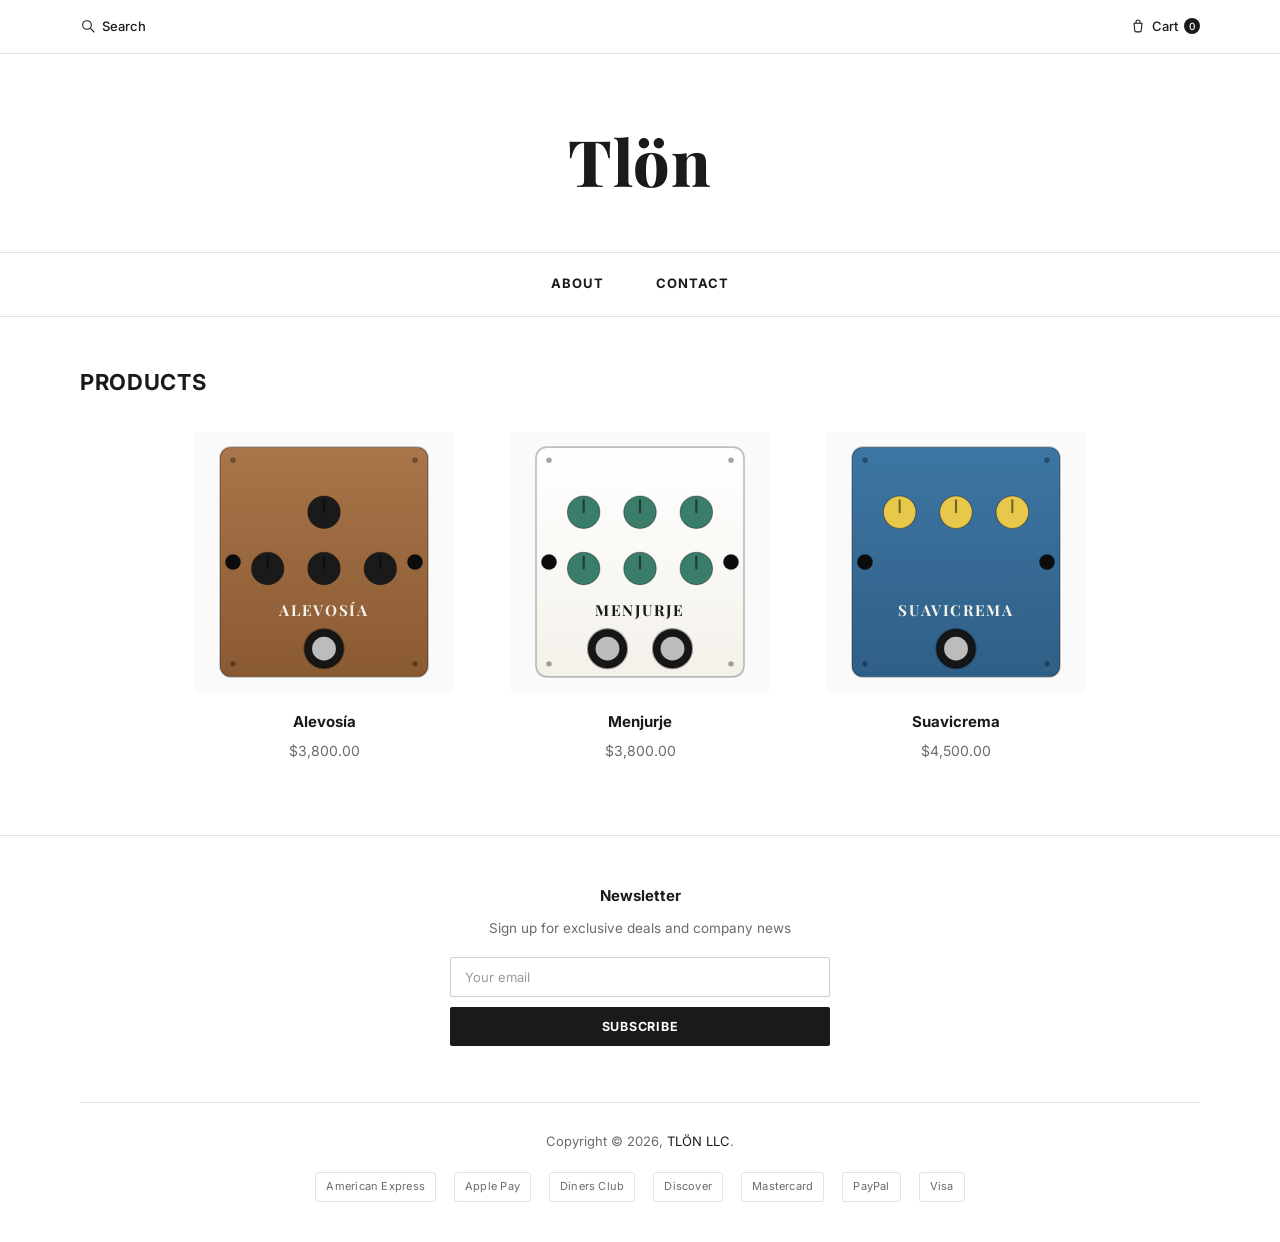
==== index.html @ 42940ffd "front page" ====
<!doctype html>
<html lang="en">
  <head>
    <meta charset="UTF-8" />
    <meta name="viewport" content="width=device-width, initial-scale=1.0" />
    <title>Tlön</title>
    <link rel="stylesheet" href="style.css" />
  </head>
  <body>
    <!-- Top bar: search (left) / cart (right) -->
    <div class="topbar">
      <div class="wrap topbar-inner">
        <button class="icon-link" type="button" aria-label="Search">
          <svg viewBox="0 0 24 24" width="16" height="16" aria-hidden="true">
            <circle
              cx="10.5"
              cy="10.5"
              r="6.5"
              fill="none"
              stroke="currentColor"
              stroke-width="1.6"
            />
            <line
              x1="15.3"
              y1="15.3"
              x2="21"
              y2="21"
              stroke="currentColor"
              stroke-width="1.6"
              stroke-linecap="round"
            />
          </svg>
          <span>Search</span>
        </button>

        <a class="icon-link" href="#" aria-label="Cart">
          <svg viewBox="0 0 24 24" width="16" height="16" aria-hidden="true">
            <path
              d="M6 8h12l-1.2 11a2 2 0 0 1-2 1.8H9.2a2 2 0 0 1-2-1.8L6 8Z"
              fill="none"
              stroke="currentColor"
              stroke-width="1.6"
              stroke-linejoin="round"
            />
            <path
              d="M9 8V6a3 3 0 0 1 6 0v2"
              fill="none"
              stroke="currentColor"
              stroke-width="1.6"
            />
          </svg>
          <span>Cart</span>
          <span class="cart-count" data-cart-count>0</span>
        </a>
      </div>
    </div>

    <!-- Site title -->
    <header class="site-title-wrap">
      <a href="index.html" class="site-title">Tlön</a>
    </header>

    <!-- Nav, sandwiched between two thin rule lines -->
    <nav class="site-nav">
      <div class="rule"></div>
      <div class="wrap nav-inner">
        <a href="pages/About.html">About</a>
        <a href="pages/Contact.html">Contact</a>
      </div>
      <div class="rule"></div>
    </nav>

    <main>
      <div class="wrap">
        <h1 class="products-heading">PRODUCTS</h1>

        <section class="product-grid">
          <article class="product-card">
            <a
              href="products/alevosia.html"
              class="product-image"
              data-pedal="alevosia"
              aria-label="Alevosía"
            ></a>
            <a href="products/alevosia.html" class="product-name">Alevosía</a>
            <p class="product-price">$3,800.00</p>
          </article>

          <article class="product-card">
            <a
              href="products/menjurje.html"
              class="product-image"
              data-pedal="menjurje"
              aria-label="Menjurje"
            ></a>
            <a href="products/menjurje.html" class="product-name">Menjurje</a>
            <p class="product-price">$3,800.00</p>
          </article>

          <article class="product-card">
            <a
              href="products/suavicrema.html"
              class="product-image"
              data-pedal="suavicrema"
              aria-label="Suavicrema"
            ></a>
            <a href="products/suavicrema.html" class="product-name"
              >Suavicrema</a
            >
            <p class="product-price">$4,500.00</p>
          </article>
        </section>
      </div>
    </main>

    <footer class="site-footer">
      <div class="wrap">
        <div class="footer-newsletter">
          <h2>Newsletter</h2>
          <p>Sign up for exclusive deals and company news</p>
          <form class="newsletter-form">
            <label class="sr-only" for="newsletter-email">Your email</label>
            <input
              type="email"
              id="newsletter-email"
              placeholder="Your email"
              required
            />
            <button type="submit">Subscribe</button>
          </form>
          <p class="newsletter-msg" aria-live="polite"></p>
        </div>

        <div class="rule"></div>

        <p class="copyright">
          Copyright &copy; <span data-year></span>,
          <a href="index.html">TLÖN LLC</a>.
        </p>

        <ul class="payment-icons">
          <li>American Express</li>
          <li>Apple Pay</li>
          <li>Diners Club</li>
          <li>Discover</li>
          <li>Mastercard</li>
          <li>PayPal</li>
          <li>Visa</li>
        </ul>
      </div>
    </footer>

    <script src="script.js"></script>
  </body>
</html>
---- style.css ----
/* ==========================================================================
   TLÖN — stylesheet
   Light, minimal boutique-shop look (matches the reference site's layout).
   Shared file: also meant to be linked from /pages/*.html and
   /products/*.html later as "../style.css".
   ========================================================================== */

@import url('https://fonts.googleapis.com/css2?family=Playfair+Display:wght@700;800&family=Inter:wght@400;500;600;700&display=swap');

:root{
  --text:       #1a1a1a;
  --muted:      #6b6b6b;
  --line:       #e2e2e2;
  --line-strong:#cfcfcf;
  --bg:         #ffffff;
  --bg-alt:     #fafafa;
  --accent:     #1a1a1a;

  --font-title: 'Playfair Display', Georgia, serif;
  --font-body:  'Inter', -apple-system, BlinkMacSystemFont, Arial, sans-serif;

  --maxw: 1200px;
}

*, *::before, *::after{ box-sizing: border-box; }

body{
  margin: 0;
  background: var(--bg);
  color: var(--text);
  font-family: var(--font-body);
  font-size: 15px;
  line-height: 1.6;
  -webkit-font-smoothing: antialiased;
}

a{ color: inherit; text-decoration: none; }
ul{ margin: 0; padding: 0; list-style: none; }
button, input{ font-family: inherit; }

.wrap{
  max-width: var(--maxw);
  margin: 0 auto;
  padding: 0 40px;
}

.sr-only{
  position: absolute; width: 1px; height: 1px;
  padding: 0; margin: -1px; overflow: hidden;
  clip: rect(0,0,0,0); white-space: nowrap; border: 0;
}

a:focus-visible, button:focus-visible, input:focus-visible{
  outline: 2px solid var(--text);
  outline-offset: 2px;
}

@media (prefers-reduced-motion: reduce){
  *{ animation: none !important; transition: none !important; }
}

/* ==========================================================================
   Top bar — search (left) / cart (right)
   ========================================================================== */
.topbar{
  border-bottom: 1px solid var(--line);
}
.topbar-inner{
  display: flex;
  align-items: center;
  justify-content: space-between;
  padding: 16px 40px;
}
.icon-link{
  display: inline-flex;
  align-items: center;
  gap: 6px;
  background: none;
  border: none;
  color: var(--text);
  font-size: 13px;
  font-weight: 500;
  cursor: pointer;
  padding: 0;
}
.icon-link:hover{ color: var(--muted); }
.cart-count{
  display: inline-flex;
  align-items: center;
  justify-content: center;
  min-width: 16px;
  height: 16px;
  padding: 0 4px;
  border-radius: 50%;
  background: var(--text);
  color: #fff;
  font-size: 10px;
  line-height: 16px;
}

/* ==========================================================================
   Site title
   ========================================================================== */
.site-title-wrap{
  text-align: center;
  padding: 56px 20px 40px;
}
.site-title{
  font-family: var(--font-title);
  font-weight: 800;
  font-size: 64px;
  letter-spacing: 0.02em;
  display: inline-block;
}

/* ==========================================================================
   Nav — sandwiched between two thin rule lines
   ========================================================================== */
.rule{
  border-top: 1px solid var(--line);
}
.nav-inner{
  display: flex;
  justify-content: center;
  gap: 48px;
  padding: 16px 40px;
}
.site-nav a{
  font-size: 13px;
  font-weight: 700;
  letter-spacing: 0.08em;
  text-transform: uppercase;
  color: var(--text);
  padding: 4px 2px;
  border-bottom: 2px solid transparent;
  transition: border-color .2s ease, color .2s ease;
}
.site-nav a:hover,
.site-nav a[aria-current="page"]{
  border-bottom-color: var(--text);
}

/* ==========================================================================
   Products heading
   ========================================================================== */
.products-heading{
  font-family: var(--font-body);
  font-weight: 700;
  font-size: 22px;
  letter-spacing: 0.03em;
  margin: 48px 0 32px;
}

/* ==========================================================================
   Product grid — 3 products, centered
   ========================================================================== */
.product-grid{
  display: flex;
  justify-content: center;
  flex-wrap: wrap;
  gap: 56px;
  padding-bottom: 72px;
}
.product-card{
  width: 260px;
  text-align: center;
}
.product-image{
  display: block;
  width: 100%;
  height: 260px;
  margin-bottom: 18px;
  background: var(--bg-alt);
  border-radius: 4px;
  overflow: hidden;
  transition: opacity .2s ease;
}
.product-image:hover{ opacity: .85; }
.product-image svg{ width: 100%; height: 100%; display: block; }

.product-name{
  display: block;
  font-weight: 700;
  font-size: 15px;
  margin-bottom: 6px;
}
.product-name:hover{ color: var(--muted); }
.product-price{
  margin: 0;
  color: var(--muted);
  font-size: 14px;
}

/* ==========================================================================
   Footer
   ========================================================================== */
.site-footer{
  border-top: 1px solid var(--line);
  padding-top: 48px;
}
.footer-newsletter{
  max-width: 380px;
  margin: 0 auto;
  text-align: center;
}
.footer-newsletter h2{
  font-size: 15px;
  font-weight: 700;
  margin: 0 0 10px;
}
.footer-newsletter p{
  font-size: 13.5px;
  color: var(--muted);
  margin: 0 0 18px;
}
.newsletter-form{
  display: flex;
  flex-direction: column;
  gap: 10px;
}
.newsletter-form input[type="email"]{
  border: 1px solid var(--line-strong);
  border-radius: 2px;
  padding: 11px 14px;
  font-size: 13px;
  color: var(--text);
  background: #fff;
}
.newsletter-form input[type="email"]::placeholder{ color: #9a9a9a; }
.newsletter-form button{
  border: none;
  border-radius: 2px;
  background: var(--text);
  color: #fff;
  padding: 12px 20px;
  font-size: 12.5px;
  font-weight: 700;
  letter-spacing: 0.06em;
  text-transform: uppercase;
  cursor: pointer;
  transition: background .2s ease;
}
.newsletter-form button:hover{ background: #3a3a3a; }
.newsletter-msg{
  min-height: 16px;
  font-size: 12.5px;
  color: var(--muted);
  margin: 10px 0 0;
}

.site-footer > .wrap > .rule{
  margin: 40px 0 28px;
}

.copyright{
  text-align: center;
  font-size: 13px;
  color: var(--muted);
  margin: 0 0 20px;
}
.copyright a{ color: var(--text); }
.copyright a:hover{ color: var(--muted); }

.payment-icons{
  display: flex;
  justify-content: center;
  flex-wrap: wrap;
  gap: 18px;
  padding-bottom: 40px;
}
.payment-icons li{
  font-size: 11px;
  letter-spacing: 0.02em;
  color: var(--muted);
  border: 1px solid var(--line);
  border-radius: 3px;
  padding: 5px 10px;
}

/* ==========================================================================
   Responsive
   ========================================================================== */
@media (max-width: 640px){
  .site-title{ font-size: 44px; }
  .nav-inner{ gap: 28px; }
  .wrap{ padding: 0 20px; }
  .topbar-inner{ padding: 14px 20px; }
  .product-grid{ gap: 32px; }
}
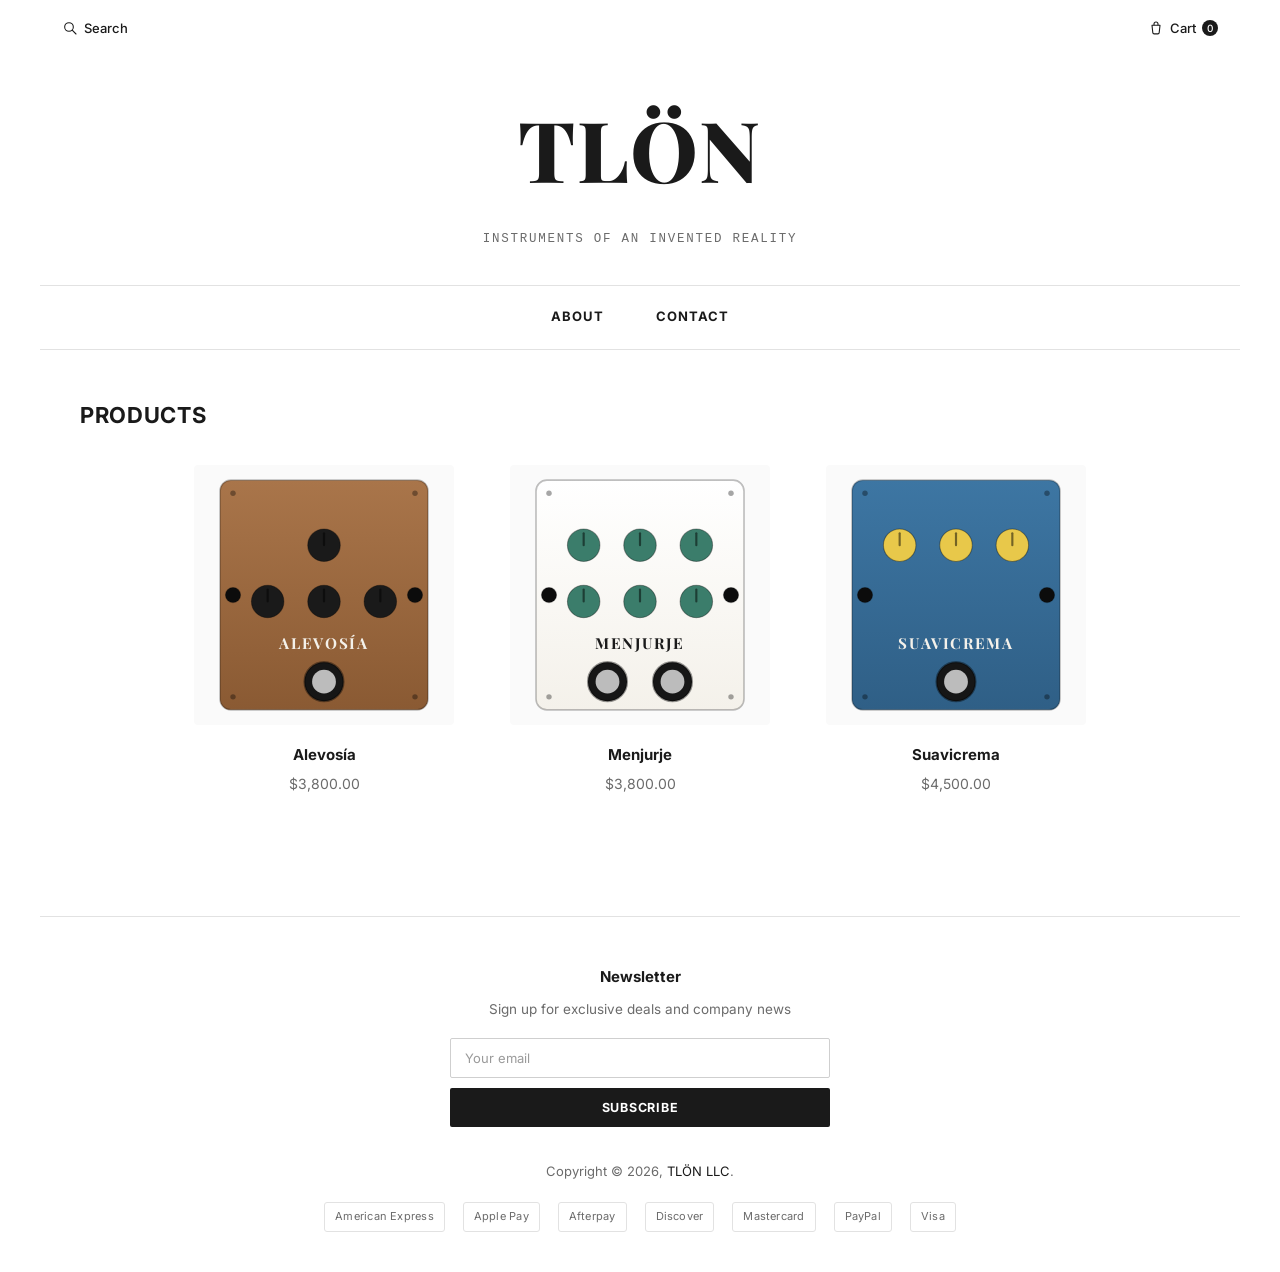
==== commit 84cfeb12: "version 1" ====
--- a/index.html
+++ b/index.html
@@ -58,16 +58,17 @@
     <!-- Site title -->
     <header class="site-title-wrap">
       <a href="index.html" class="site-title">Tlön</a>
+      <p class="site-subtitle">Instruments of an Invented Reality</p>
     </header>
 
     <!-- Nav, sandwiched between two thin rule lines -->
     <nav class="site-nav">
-      <div class="rule"></div>
+      <div class="nav-rule"></div>
       <div class="wrap nav-inner">
         <a href="pages/About.html">About</a>
         <a href="pages/Contact.html">Contact</a>
       </div>
-      <div class="rule"></div>
+      <div class="nav-rule"></div>
     </nav>
 
     <main>
@@ -114,6 +115,7 @@
     </main>
 
     <footer class="site-footer">
+      <div class="nav-rule"></div>
       <div class="wrap">
         <div class="footer-newsletter">
           <h2>Newsletter</h2>
@@ -131,8 +133,6 @@
           <p class="newsletter-msg" aria-live="polite"></p>
         </div>
 
-        <div class="rule"></div>
-
         <p class="copyright">
           Copyright &copy; <span data-year></span>,
           <a href="index.html">TLÖN LLC</a>.
@@ -141,7 +141,7 @@
         <ul class="payment-icons">
           <li>American Express</li>
           <li>Apple Pay</li>
-          <li>Diners Club</li>
+          <li>Afterpay</li>
           <li>Discover</li>
           <li>Mastercard</li>
           <li>PayPal</li>
--- a/style.css
+++ b/style.css
@@ -62,14 +62,11 @@
 /* ==========================================================================
    Top bar — search (left) / cart (right)
    ========================================================================== */
-.topbar{
-  border-bottom: 1px solid var(--line);
-}
 .topbar-inner{
   display: flex;
   align-items: center;
   justify-content: space-between;
-  padding: 16px 40px;
+  padding: 18px 22px;
 }
 .icon-link{
   display: inline-flex;
@@ -103,20 +100,35 @@
    ========================================================================== */
 .site-title-wrap{
   text-align: center;
-  padding: 56px 20px 40px;
+  padding: 24px 20px 36px;
 }
 .site-title{
   font-family: var(--font-title);
   font-weight: 800;
-  font-size: 64px;
+  font-size: 84px;
   letter-spacing: 0.02em;
+  text-transform: uppercase;
   display: inline-block;
 }
+.site-subtitle{
+  margin: 14px 0 0;
+  font-family: 'Courier New', Courier, monospace;
+  font-size: 12.5px;
+  letter-spacing: 0.14em;
+  text-transform: uppercase;
+  color: var(--muted);
+}
 
 /* ==========================================================================
    Nav — sandwiched between two thin rule lines
    ========================================================================== */
 .rule{
+  border-top: 1px solid var(--line);
+}
+.nav-rule{
+  width: calc(100% - 80px);
+  max-width: 1400px;
+  margin: 0 auto;
   border-top: 1px solid var(--line);
 }
 .nav-inner{
@@ -194,10 +206,7 @@
 /* ==========================================================================
    Footer
    ========================================================================== */
-.site-footer{
-  border-top: 1px solid var(--line);
-  padding-top: 48px;
-}
+
 .footer-newsletter{
   max-width: 380px;
   margin: 0 auto;
@@ -248,8 +257,11 @@
   margin: 10px 0 0;
 }
 
-.site-footer > .wrap > .rule{
-  margin: 40px 0 28px;
+.site-footer{
+  padding-top: 48px;
+}
+.site-footer > .nav-rule{
+  margin-bottom: 48px;
 }
 
 .copyright{
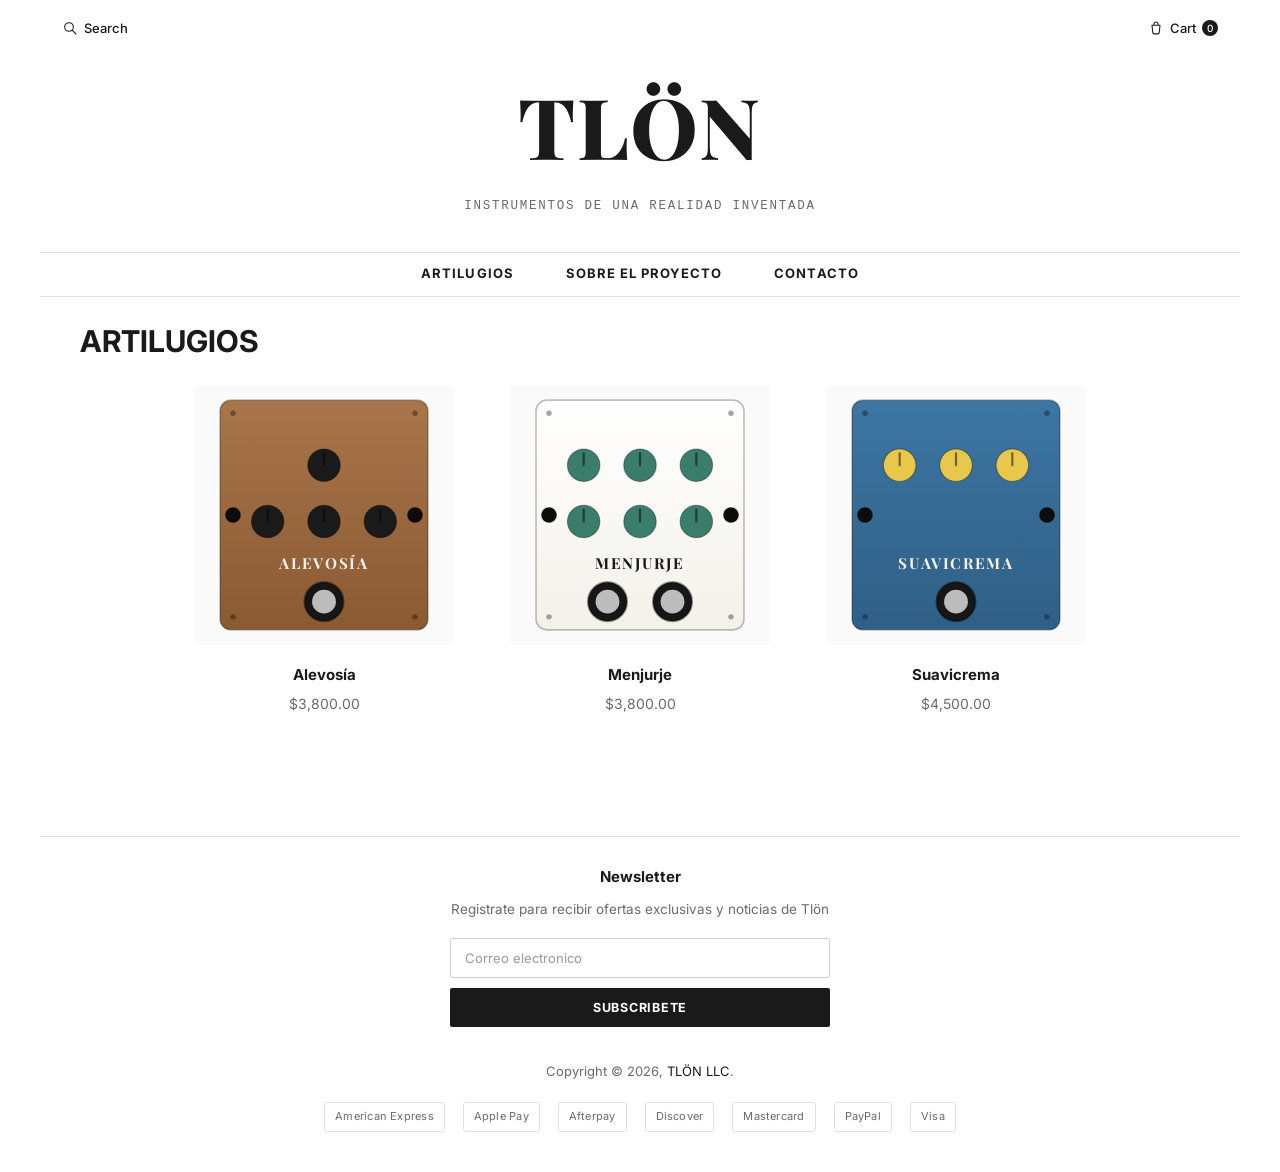
==== commit f612fbf2: "some more tweaks" ====
--- a/index.html
+++ b/index.html
@@ -58,22 +58,23 @@
     <!-- Site title -->
     <header class="site-title-wrap">
       <a href="index.html" class="site-title">Tlön</a>
-      <p class="site-subtitle">Instruments of an Invented Reality</p>
+      <p class="site-subtitle">Instrumentos de una Realidad Inventada</p>
     </header>
 
     <!-- Nav, sandwiched between two thin rule lines -->
     <nav class="site-nav">
       <div class="nav-rule"></div>
       <div class="wrap nav-inner">
-        <a href="pages/About.html">About</a>
-        <a href="pages/Contact.html">Contact</a>
+        <a href="index.html">Artilugios</a>
+        <a href="pages/About.html">Sobre el proyecto</a>
+        <a href="pages/Contact.html">Contacto</a>
       </div>
       <div class="nav-rule"></div>
     </nav>
 
     <main>
       <div class="wrap">
-        <h1 class="products-heading">PRODUCTS</h1>
+        <h1 class="products-heading">ARTILUGIOS</h1>
 
         <section class="product-grid">
           <article class="product-card">
@@ -119,16 +120,18 @@
       <div class="wrap">
         <div class="footer-newsletter">
           <h2>Newsletter</h2>
-          <p>Sign up for exclusive deals and company news</p>
+          <p>Registrate para recibir ofertas exclusivas y noticias de Tlön</p>
           <form class="newsletter-form">
-            <label class="sr-only" for="newsletter-email">Your email</label>
+            <label class="sr-only" for="newsletter-email"
+              >Correo electronico</label
+            >
             <input
               type="email"
               id="newsletter-email"
-              placeholder="Your email"
+              placeholder="Correo electronico"
               required
             />
-            <button type="submit">Subscribe</button>
+            <button type="submit">Subscribete</button>
           </form>
           <p class="newsletter-msg" aria-live="polite"></p>
         </div>
--- a/style.css
+++ b/style.css
@@ -100,7 +100,7 @@
    ========================================================================== */
 .site-title-wrap{
   text-align: center;
-  padding: 24px 20px 36px;
+  padding: 1px 20px 36px;
 }
 .site-title{
   font-family: var(--font-title);
@@ -111,7 +111,7 @@
   display: inline-block;
 }
 .site-subtitle{
-  margin: 14px 0 0;
+  margin: 4px 0 0;
   font-family: 'Courier New', Courier, monospace;
   font-size: 12.5px;
   letter-spacing: 0.14em;
@@ -135,7 +135,7 @@
   display: flex;
   justify-content: center;
   gap: 48px;
-  padding: 16px 40px;
+  padding: 6px 40px;
 }
 .site-nav a{
   font-size: 13px;
@@ -155,12 +155,29 @@
 /* ==========================================================================
    Products heading
    ========================================================================== */
-.products-heading{
+.products-heading
+.page-heading{
   font-family: var(--font-body);
   font-weight: 700;
   font-size: 22px;
   letter-spacing: 0.03em;
   margin: 48px 0 32px;
+}
+
+/* ==========================================================================
+   Pages text — for the about & contact pages
+   ========================================================================== */
+
+.page-copy{
+  max-width: 720px;
+  font-family: 'Courier New', Courier, monospace;
+  font-size: 15px;
+  line-height: 1.8;
+  color: var(--text);
+  padding-bottom: 80px;
+}
+.page-copy p{
+  margin: 0 0 20px;
 }
 
 /* ==========================================================================
@@ -261,7 +278,7 @@
   padding-top: 48px;
 }
 .site-footer > .nav-rule{
-  margin-bottom: 48px;
+  margin-bottom: 28px;
 }
 
 .copyright{
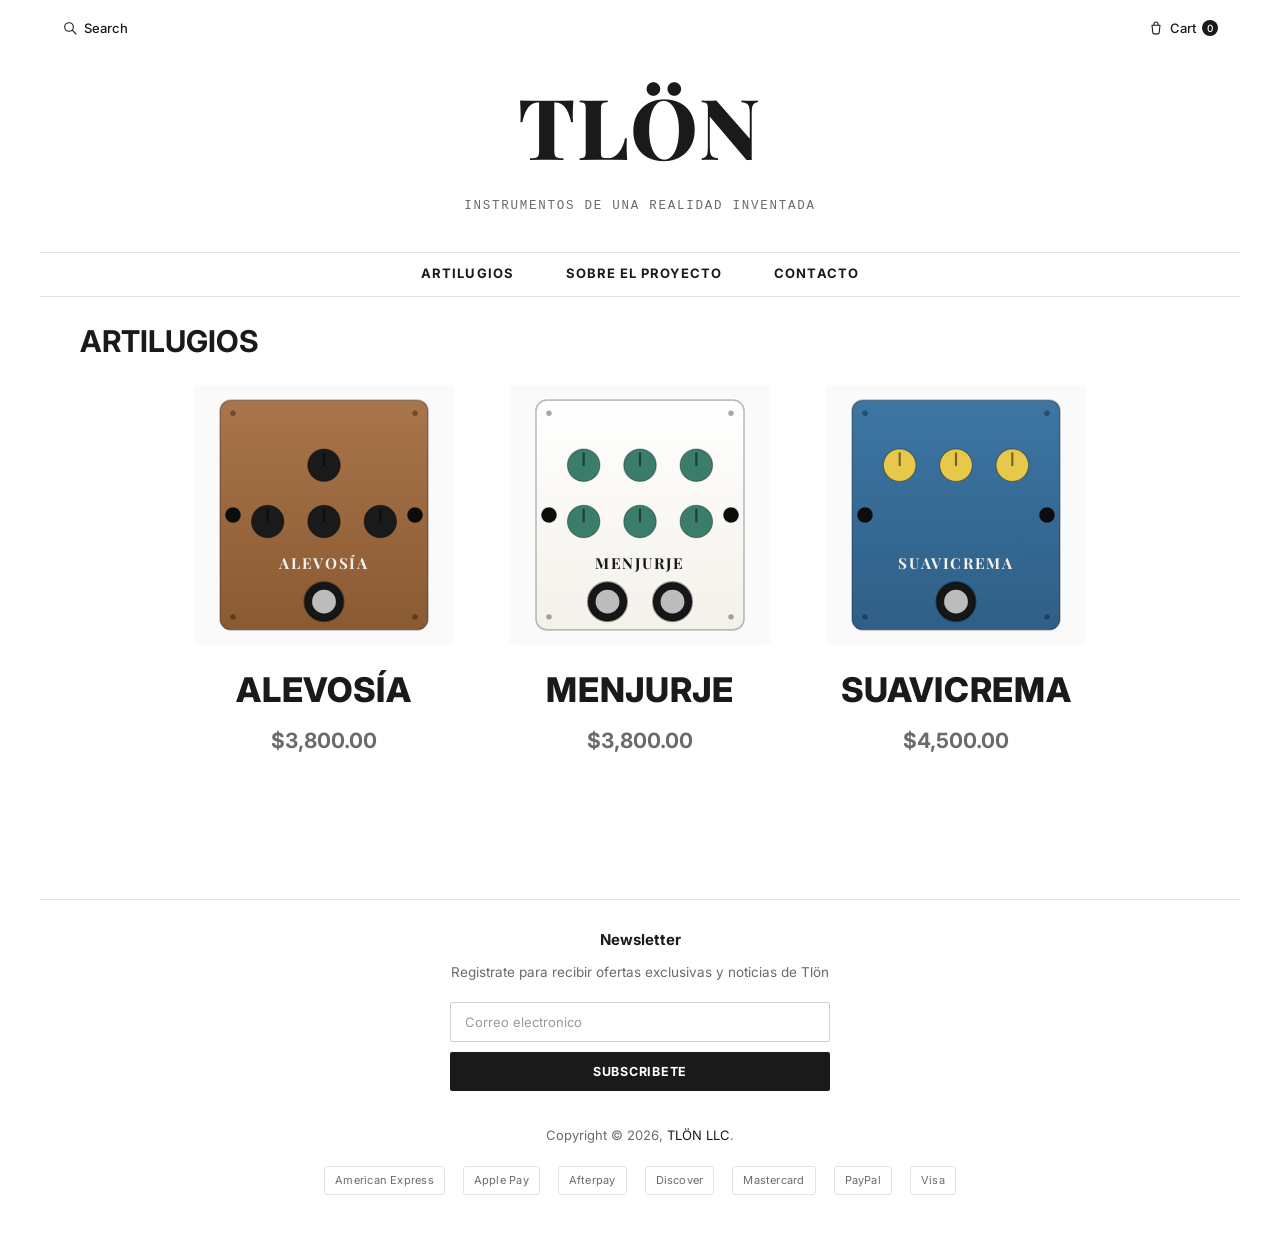
==== commit ec1adf7c: "product page 1" ====
--- a/index.html
+++ b/index.html
@@ -76,6 +76,7 @@
       <div class="wrap">
         <h1 class="products-heading">ARTILUGIOS</h1>
 
+        <!-- Product Grid -->
         <section class="product-grid">
           <article class="product-card">
             <a
--- a/style.css
+++ b/style.css
@@ -315,4 +315,164 @@
   .wrap{ padding: 0 20px; }
   .topbar-inner{ padding: 14px 20px; }
   .product-grid{ gap: 32px; }
-}+}
+
+/* ==========================================================================
+   Product detail page (e.g. products/alevosia.html)
+   ========================================================================== */
+.product-page{
+  display: grid;
+  grid-template-columns: 1.3fr 1fr;
+  gap: 64px;
+  align-items: start;
+  padding: 48px 0 90px;
+}
+
+/* --- Left: gallery --- */
+.gallery-promo{ margin-bottom: 16px; }
+.gallery-grid{
+  display: grid;
+  grid-template-columns: 1fr 1fr;
+  gap: 16px;
+  margin-bottom: 16px;
+}
+.gallery-iso{ margin-bottom: 0; }
+
+.img-placeholder{
+  display: flex;
+  align-items: center;
+  justify-content: center;
+  width: 100%;
+  background: var(--bg-alt);
+  border: 1px dashed var(--line-strong);
+  border-radius: 4px;
+  color: var(--muted);
+  font-size: 12px;
+  font-weight: 600;
+  letter-spacing: 0.05em;
+  text-transform: uppercase;
+  text-align: center;
+  padding: 10px;
+}
+.gallery-promo .img-placeholder,
+.gallery-iso .img-placeholder{ aspect-ratio: 16 / 10; }
+.gallery-thumb .img-placeholder{ aspect-ratio: 1 / 1; }
+
+/* --- Right: sticky info panel --- */
+.product-info-sticky{
+  position: sticky;
+  top: 40px;
+}
+
+.product-name{
+  font-family: var(--font-body);
+  font-weight: 800;
+  font-size: 34px;
+  letter-spacing: 0.02em;
+  text-transform: uppercase;
+  margin: 0 0 6px;
+}
+.product-effect{
+  font-size: 13px;
+  font-weight: 600;
+  letter-spacing: 0.08em;
+  text-transform: uppercase;
+  color: var(--muted);
+  margin: 0 0 22px;
+}
+.product-tagline{
+  font-size: 15.5px;
+  color: var(--text);
+  margin: 0 0 22px;
+}
+.product-price{
+  font-weight: 700;
+  font-size: 21px;
+  margin: 0 0 22px;
+}
+
+.add-to-cart-btn{
+  display: inline-block;
+  background: var(--text);
+  color: #fff;
+  border: none;
+  border-radius: 2px;
+  padding: 14px 30px;
+  font-size: 12.5px;
+  font-weight: 700;
+  letter-spacing: 0.08em;
+  text-transform: uppercase;
+  cursor: pointer;
+  transition: background .2s ease;
+}
+.add-to-cart-btn:hover{ background: #3a3a3a; }
+
+.cart-note{
+  min-height: 18px;
+  font-size: 12.5px;
+  color: var(--muted);
+  margin: 12px 0 0;
+}
+
+.divider{
+  border: none;
+  border-top: 1px solid var(--line);
+  margin: 26px 0;
+}
+
+.product-tabs{
+  display: flex;
+  gap: 32px;
+}
+.tab-btn{
+  background: none;
+  border: none;
+  padding: 0;
+  font-size: 13px;
+  font-weight: 700;
+  letter-spacing: 0.05em;
+  text-transform: uppercase;
+  color: var(--muted);
+  cursor: pointer;
+  transition: color .2s ease;
+}
+.tab-btn[aria-selected="true"]{ color: var(--text); }
+.tab-btn:hover{ color: var(--text); }
+
+.tab-panel h2{
+  font-size: 15px;
+  font-weight: 700;
+  letter-spacing: 0.03em;
+  text-transform: uppercase;
+  margin: 0 0 16px;
+}
+.tab-panel p{
+  color: var(--muted);
+  font-size: 14.5px;
+  margin: 0 0 16px;
+}
+.tab-panel ul{ margin: 0; }
+.tab-panel ul li{
+  position: relative;
+  padding-left: 18px;
+  margin-bottom: 10px;
+  color: var(--muted);
+  font-size: 14.5px;
+}
+.tab-panel ul li::before{
+  content: "—";
+  position: absolute;
+  left: 0;
+  top: 0;
+}
+
+/* --- Responsive: stack columns, drop sticky --- */
+@media (max-width: 900px){
+  .product-page{
+    grid-template-columns: 1fr;
+    gap: 40px;
+  }
+  .product-info-sticky{
+    position: static;
+  }
+}
